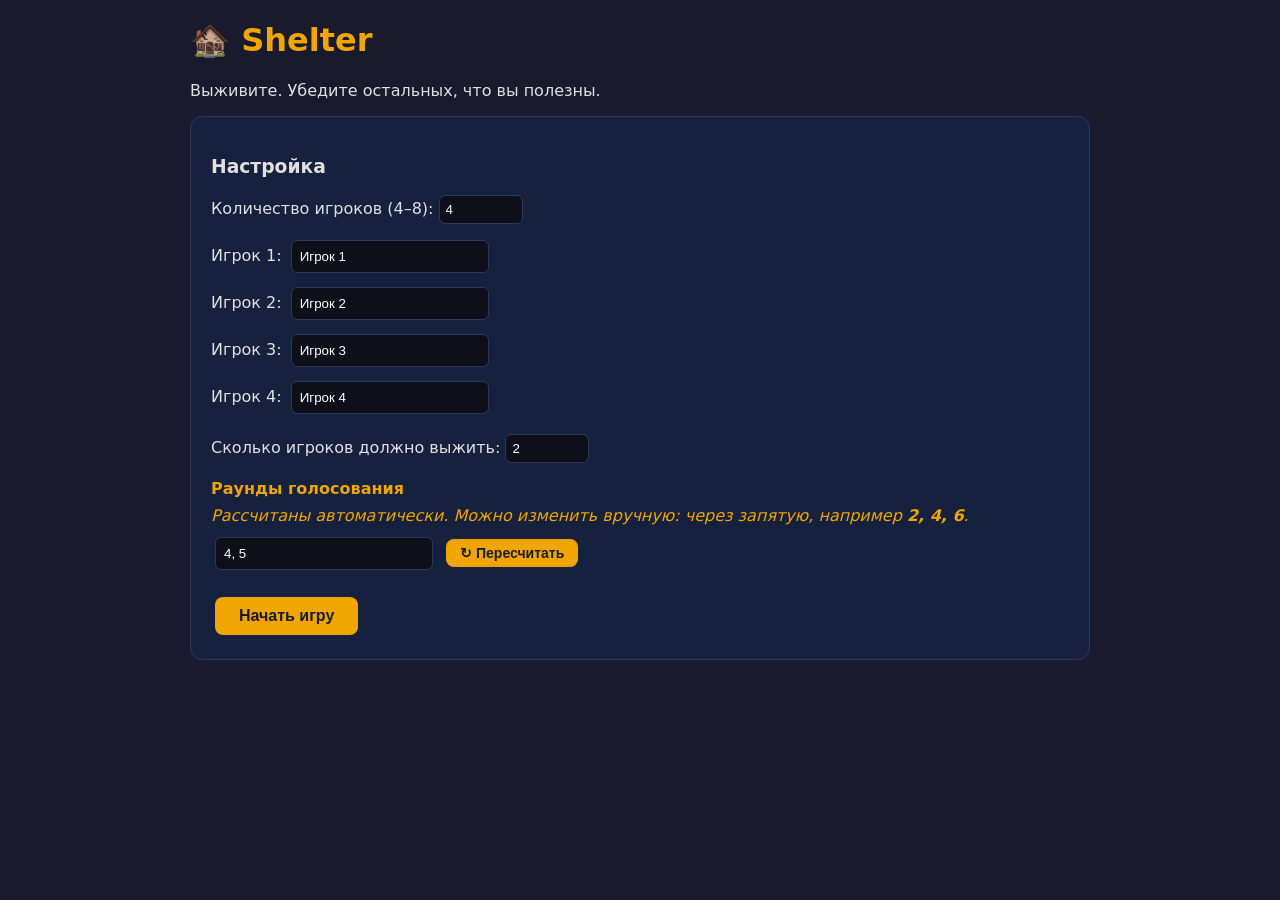
==== index.html @ 12d93b0f "Add files via upload" ====
<!DOCTYPE html>
<html lang="ru">
<head>
  <meta charset="UTF-8">
  <title>Shelter</title>
  <link rel="stylesheet" href="styles.css">
</head>
<body>
<h1>🏚️ Shelter</h1>
<p>Выживите. Убедите остальных, что вы полезны.</p>

<!-- ===== НАСТРОЙКА ===== -->
<div class="card" id="setup">
  <h3>Настройка</h3>
  <label>Количество игроков (4–8):
    <input type="number" id="playerCount" value="4" min="4" max="8">
  </label>
  <div id="nameInputs" style="margin-top: 12px;"></div>

  <div style="margin-top: 16px;">
    <label>Сколько игроков должно выжить:
      <input type="number" id="survivorsCount" value="2" min="1" max="7" style="width:70px;">
    </label>
  </div>

  <div style="margin-top: 16px;">
    <h4 style="margin: 0 0 8px; color:#f0a500;">Раунды голосования</h4>
    <p class="hint" style="margin-top:0;">Рассчитаны автоматически. Можно изменить вручную: через запятую, например <b>2, 4, 6</b>.</p>
    <input type="text" id="voteRoundsInput" value="" style="width: 200px;" placeholder="2, 4, 6">
    <button id="recalcBtn" style="padding: 6px 14px; font-size: 14px;">↻ Пересчитать</button>
  </div>

  <br>
  <button id="startBtn">Начать игру</button>
</div>

<!-- ===== ИГРА ===== -->
<div id="gameArea" style="display:none;">

  <div class="card pass-screen" id="passScreen" style="display:none;">
    <h2 id="passTitle">Передайте устройство</h2>
    <div class="big-name" id="passPlayerName"></div>
    <p class="warning">Убедитесь, что остальные не видят экран!</p>
    <button id="passBtn">Я — этот игрок, продолжить</button>
  </div>

  <div class="card" id="revealPanel" style="display:none;">
    <h3>Ход игрока: <span id="currentPlayerName" class="player-tag"></span></h3>
    <p class="hint">Профессия уже раскрыта всем. Нажмите на одну из оставшихся характеристик, чтобы раскрыть её.</p>
    <div id="currentTraits"></div>
    <p id="revealStatus"></p>
  </div>

  <div class="card" id="voteCardPanel" style="display:none;">
    <h3>Голосование — Раунд <span id="voteRound"></span></h3>
    <p class="hint">Ваш голос анонимен. Выберите, кого изгнать из убежища. Голос нельзя изменить.</p>
    <p>Голосует: <span id="voteVoterName" class="player-tag"></span></p>
    <div id="voteButtons"></div>
    <div class="vote-progress">
      Проголосовало: <b id="voteCount">0</b> из <b id="voteTotal">0</b>
    </div>
    <p class="vote-private-note" id="voteNote"></p>
  </div>

  <div class="card decider-panel" id="deciderPanel" style="display:none;">
    <h3>🗳️ Решающий голос выбывших</h3>
    <p class="hint">Голоса разделились. Все выбывшие игроки совещаются и отдают <b>один общий решающий голос</b>.</p>
    <div id="deciderVoters"></div>
    <p style="margin-top: 12px;">Кандидаты (лидеры голосования):</p>
    <div id="deciderButtons"></div>
    <p class="vote-private-note">Решающий голос нельзя изменить.</p>
  </div>

  <div class="card" id="voteResultPanel" style="display:none;">
    <h3>Результаты голосования — Раунд <span id="voteResultRound"></span></h3>
    <div id="voteResults"></div>
    <button id="voteResultBtn">Продолжить</button>
  </div>

  <div class="end-game-panel" id="endGamePanel" style="display:none;">
    <h2>🏆 Игра окончена</h2>
    <p style="text-align:center; color:#4caf50; font-size:18px; font-weight:bold;">Выжили в убежище!</p>
    <div id="finalPlayersList"></div>
    <div style="text-align:center; margin-top:20px;">
      <button id="restartBtn">Сыграть снова</button>
    </div>
  </div>

</div>

<!-- ===== ПЛАВАЮЩИЕ КНОПКИ ===== -->
<button class="fab" id="fabBtn" title="Показать открытые характеристики" style="display:none;">👁️</button>
<button class="fab" id="fabLog" title="Показать журнал" style="display:none;">📜</button>
<button class="fab" id="fabRestart" title="Перезапустить игру" style="display:none;">🔄</button>

<!-- ===== МОДАЛКА: ХАРАКТЕРИСТИКИ ===== -->
<div class="modal-overlay" id="modalOverlay">
  <div class="modal">
    <button class="close-btn" id="closeRevealedBtn">Закрыть ✕</button>
    <h2>👥 Характеристики игроков</h2>
    <p class="hint">🔴 Красным выделены характеристики, которые игрок не успел раскрыть. У живых игроков нераскрытые характеристики не отображаются.</p>
    <div id="modalContent"></div>
  </div>
</div>

<!-- ===== МОДАЛКА: ЖУРНАЛ ===== -->
<div class="modal-overlay" id="logModalOverlay">
  <div class="modal">
    <button class="close-btn" id="closeLogBtn">Закрыть ✕</button>
    <h2>📜 Журнал</h2>
    <div id="log" class="modal-log-content"></div>
  </div>
</div>

<script src="game.js"></script>
</body>
</html>

<!-- ===== МОДАЛКА: ПОДТВЕРЖДЕНИЕ ПЕРЕЗАПУСКА ===== -->
<div class="modal-overlay" id="restartModalOverlay">
  <div class="modal">
    <button class="close-btn" id="closeRestartBtn">Закрыть ✕</button>
    <h2>🔄 Перезапустить игру?</h2>
    <p>Текущая партия будет потеряна. Все игроки и характеристики сбросятся.</p>
    <div style="margin-top: 20px; text-align: center;">
      <button id="confirmRestartBtn" style="background:#e94560; color:white;">Да, перезапустить</button>
      <button id="cancelRestartBtn">Отмена</button>
    </div>
  </div>
</div>
---- styles.css ----
body {
    font-family: system-ui, sans-serif;
    max-width: 900px;
    margin: 20px auto;
    padding: 0 16px;
    background: #1a1a2e;
    color: #e0e0e0;
}

h1 { color: #f0a500; }

.card {
    background: #16213e;
    border-radius: 12px;
    padding: 20px;
    margin: 16px 0;
    border: 1px solid #2a3a5e;
}

/* --- характеристики --- */
.trait {
    display: inline-block;
    background: #0f3460;
    padding: 10px 16px;
    border-radius: 8px;
    margin: 6px;
    cursor: pointer;
    border: 2px solid transparent;
    transition: 0.2s;
}
.trait:hover { background: #1a4a7a; border-color: #f0a500; }
.trait.revealed { background: #2a4a2a; border-color: #4caf50; cursor: default; }
.trait.revealed:hover { background: #2a4a2a; }
.trait .label { font-size: 12px; color: #aaa; display: block; }
.trait .value { font-size: 16px; font-weight: bold; color: #fff; }

/* --- формы --- */
input[type="text"] {
    padding: 8px;
    border-radius: 6px;
    border: 1px solid #2a3a5e;
    background: #0f0f1a;
    color: #fff;
    margin: 4px;
    width: 180px;
}
input[type="number"] {
    padding: 6px;
    border-radius: 6px;
    border: 1px solid #2a3a5e;
    background: #0f0f1a;
    color: #fff;
    width: 70px;
}

/* --- кнопки --- */
button {
    background: #f0a500;
    color: #1a1a2e;
    border: none;
    padding: 10px 24px;
    border-radius: 8px;
    font-size: 16px;
    cursor: pointer;
    margin: 4px;
    font-weight: bold;
}
button:hover { background: #ffc94a; }
button:disabled { background: #555; color: #999; cursor: not-allowed; }

.vote-btn { background: #e94560; color: white; }
.vote-btn:hover { background: #ff6b81; }
.vote-btn:disabled { background: #555; color: #999; }

.decider-btn { background: #9b59b6; color: white; }
.decider-btn:hover { background: #af7ac5; }

/* --- прочее --- */
#log {
    background: #0f0f1a;
    padding: 12px;
    border-radius: 8px;
    min-height: 100px;
    max-height: 300px;
    overflow-y: auto;
    font-family: monospace;
    font-size: 14px;
}

.player-tag { font-weight: bold; color: #f0a500; }
.name-field { display: flex; align-items: center; gap: 8px; margin: 6px 0; }
.hint { color: #f0a500; font-style: italic; margin: 8px 0; }

.revealed-item {
    background: #0f0f1a;
    padding: 8px 12px;
    border-radius: 6px;
    margin: 6px 0;
    font-size: 14px;
}
.revealed-item .hidden-trait { color: #e94560; }

/* --- промежуточный экран (только при раскрытии) --- */
.pass-screen { text-align: center; padding: 60px 20px; }
.pass-screen h2 { color: #f0a500; font-size: 28px; }
.pass-screen .big-name { color: #fff; font-size: 36px; font-weight: bold; margin: 20px 0; }
.pass-screen .warning { color: #ff6b81; font-size: 14px; margin: 16px 0; }

/* --- плавающие кнопки --- */
.fab {
    position: fixed;
    bottom: 24px;
    z-index: 100;
    background: #0f3460;
    color: #fff;
    border: 2px solid #f0a500;
    border-radius: 50%;
    width: 56px;
    height: 56px;
    font-size: 24px;
    cursor: pointer;
    box-shadow: 0 4px 12px rgba(0,0,0,0.5);
    display: flex;
    align-items: center;
    justify-content: center;
    padding: 0;
    margin: 0;
}
.fab:hover { background: #1a4a7a; }
#fabBtn { right: 24px; }
#fabLog { right: 92px; background: #2a1a3e; }
#fabLog:hover { background: #3a2a4e; }
#fabRestart { right: 160px; background: #3a1a1a; border-color: #e94560; }
#fabRestart:hover { background: #5a2a2a; }

/* --- модалки --- */
.modal-overlay {
    position: fixed;
    inset: 0;
    background: rgba(0,0,0,0.8);
    display: none;
    align-items: center;
    justify-content: center;
    z-index: 200;
    padding: 20px;
}
.modal-overlay.open { display: flex; }
.modal {
    background: #16213e;
    border: 2px solid #f0a500;
    border-radius: 12px;
    padding: 24px;
    max-width: 700px;
    width: 100%;
    max-height: 80vh;
    overflow-y: auto;
}
.modal h2 { margin-top: 0; color: #f0a500; }
.modal .close-btn {
    float: right;
    background: #e94560;
    color: white;
    border: none;
    border-radius: 6px;
    padding: 6px 14px;
    cursor: pointer;
    font-size: 14px;
}
.modal .close-btn:hover { background: #ff6b81; }
.modal-log-content {
    font-family: monospace;
    font-size: 14px;
    background: #0f0f1a;
    padding: 12px;
    border-radius: 8px;
    max-height: 55vh;
    overflow-y: auto;
}

/* --- голосование --- */
.vote-progress {
    background: #0f0f1a;
    padding: 12px;
    border-radius: 8px;
    margin: 12px 0;
    text-align: center;
    font-size: 16px;
}
.vote-progress b { color: #f0a500; }
.vote-private-note { color: #ff6b81; font-size: 13px; margin-top: 12px; }

.decider-panel {
    background: #2a1a3e;
    border: 2px solid #9b59b6;
    border-radius: 12px;
    padding: 20px;
    margin: 12px 0;
}
.decider-panel h3 { color: #af7ac5; margin-top: 0; }

/* --- конец игры --- */
.end-game-panel {
    background: #1e3a1e;
    border: 2px solid #4caf50;
    border-radius: 12px;
    padding: 30px;
    margin: 16px 0;
}
.end-game-panel h2 { color: #4caf50; font-size: 28px; margin: 0 0 16px; text-align: center; }
.end-game-panel .final-player {
    background: #0f0f1a;
    padding: 10px 14px;
    border-radius: 8px;
    margin: 8px 0;
    font-size: 14px;
}
.end-game-panel .final-player.survivor { border-left: 4px solid #4caf50; }
.end-game-panel .final-player.eliminated { border-left: 4px solid #e94560; opacity: 0.8; }
.end-game-panel .final-player .hidden-trait { color: #e94560; }
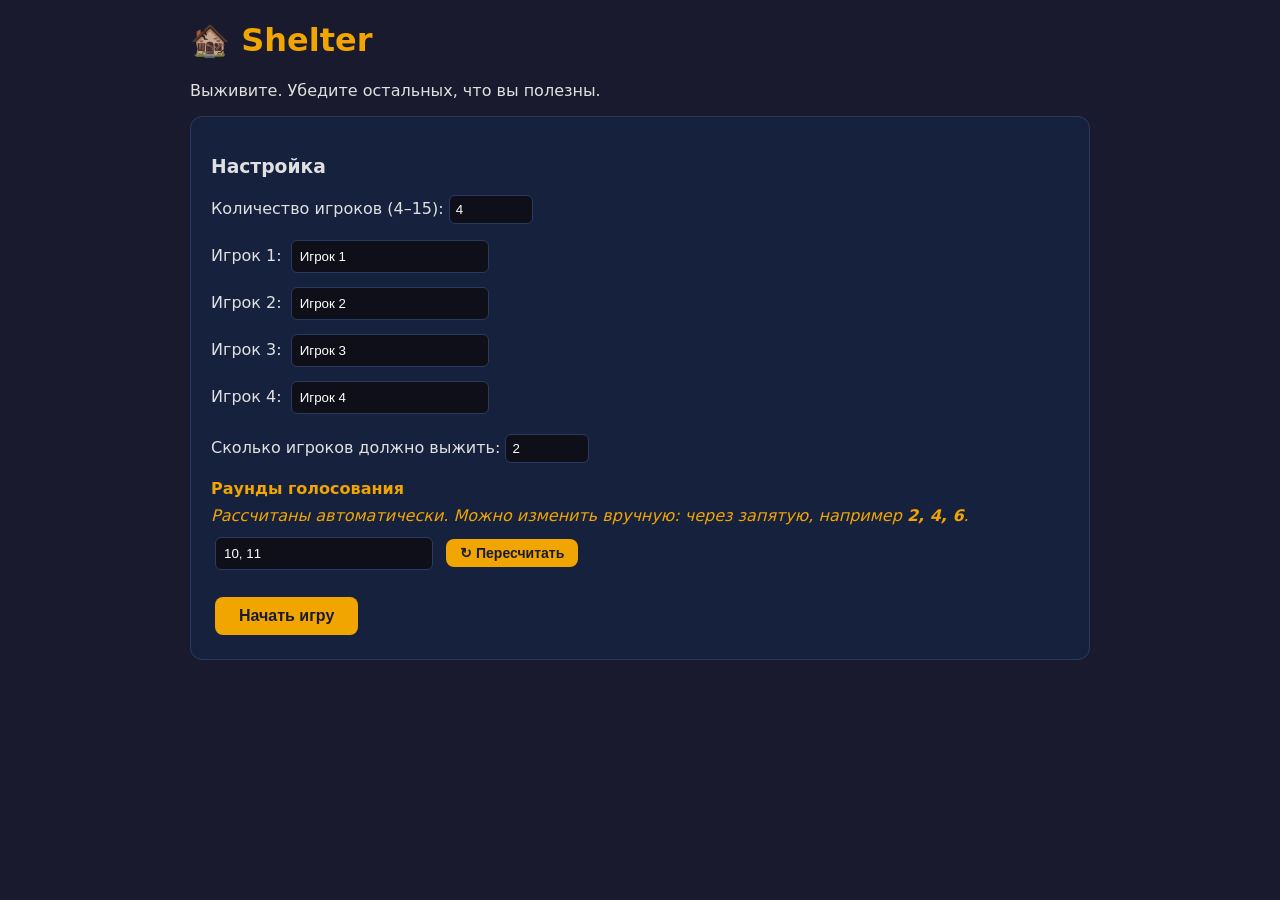
==== commit f350dd46: "Add files via upload" ====
--- a/index.html
+++ b/index.html
@@ -12,8 +12,8 @@
 <!-- ===== НАСТРОЙКА ===== -->
 <div class="card" id="setup">
   <h3>Настройка</h3>
-  <label>Количество игроков (4–8):
-    <input type="number" id="playerCount" value="4" min="4" max="8">
+  <label>Количество игроков (4–15):
+    <input type="number" id="playerCount" value="4" min="4" max="15">
   </label>
   <div id="nameInputs" style="margin-top: 12px;"></div>
 
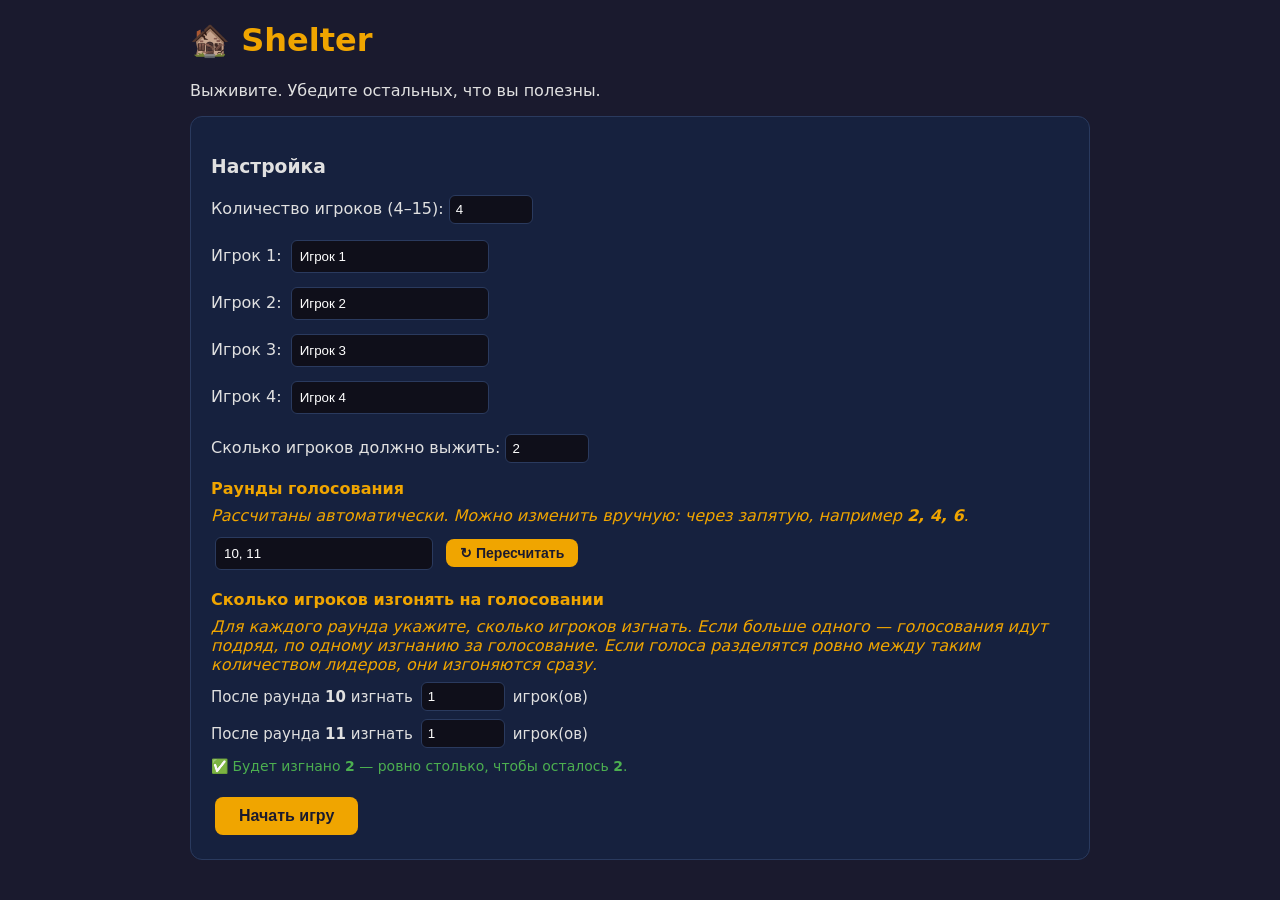
==== commit eedd12de: "Add files via upload" ====
--- a/index.html
+++ b/index.html
@@ -30,6 +30,13 @@
     <button id="recalcBtn" style="padding: 6px 14px; font-size: 14px;">↻ Пересчитать</button>
   </div>
 
+  <div style="margin-top: 16px;">
+    <h4 style="margin: 0 0 8px; color:#f0a500;">Сколько игроков изгонять на голосовании</h4>
+    <p class="hint" style="margin-top:0;">Для каждого раунда укажите, сколько игроков изгнать. Если больше одного — голосования идут подряд, по одному изгнанию за голосование. Если голоса разделятся ровно между таким количеством лидеров, они изгоняются сразу.</p>
+    <div id="voteQuotaRows"></div>
+    <p class="plan-hint" id="votePlanHint"></p>
+  </div>
+
   <br>
   <button id="startBtn">Начать игру</button>
 </div>
@@ -52,8 +59,10 @@
   </div>
 
   <div class="card" id="voteCardPanel" style="display:none;">
-    <h3>Голосование — Раунд <span id="voteRound"></span></h3>
+    <h3>Голосование — Раунд <span id="voteRound"></span> <span id="voteStepInfo" class="vote-step"></span></h3>
     <p class="hint">Ваш голос анонимен. Выберите, кого изгнать из убежища. Голос нельзя изменить.</p>
+    <p class="vote-quota" id="voteQuotaHint"></p>
+    <p class="vote-last-result" id="voteLastResult"></p>
     <p>Голосует: <span id="voteVoterName" class="player-tag"></span></p>
     <div id="voteButtons"></div>
     <div class="vote-progress">
@@ -72,8 +81,9 @@
   </div>
 
   <div class="card" id="voteResultPanel" style="display:none;">
-    <h3>Результаты голосования — Раунд <span id="voteResultRound"></span></h3>
+    <h3>Результаты голосования — Раунд <span id="voteResultRound"></span> <span id="voteResultStepInfo" class="vote-step"></span></h3>
     <div id="voteResults"></div>
+    <p class="vote-quota" id="voteResultQuotaHint"></p>
     <button id="voteResultBtn">Продолжить</button>
   </div>
 
--- a/styles.css
+++ b/styles.css
@@ -216,4 +216,40 @@
 }
 .end-game-panel .final-player.survivor { border-left: 4px solid #4caf50; }
 .end-game-panel .final-player.eliminated { border-left: 4px solid #e94560; opacity: 0.8; }
-.end-game-panel .final-player .hidden-trait { color: #e94560; }+.end-game-panel .final-player .hidden-trait { color: #e94560; }
+
+/* --- план изгнаний на голосованиях --- */
+.vote-step {
+    color: #af7ac5;
+    font-size: 16px;
+    font-weight: normal;
+}
+.vote-quota {
+    color: #f0a500;
+    font-size: 14px;
+    background: #0f0f1a;
+    padding: 8px 12px;
+    border-radius: 6px;
+    margin: 8px 0;
+}
+.vote-last-result {
+    color: #4caf50;
+    font-size: 14px;
+    margin: 8px 0;
+}
+.vote-last-result:empty { display: none; }
+
+.quota-row {
+    display: flex;
+    align-items: center;
+    gap: 8px;
+    margin: 8px 0;
+    flex-wrap: wrap;
+}
+.quota-row span { font-size: 15px; }
+.plan-hint {
+    font-size: 14px;
+    margin: 10px 0 0;
+}
+.plan-hint.ok { color: #4caf50; }
+.plan-hint.warn { color: #ff6b81; }
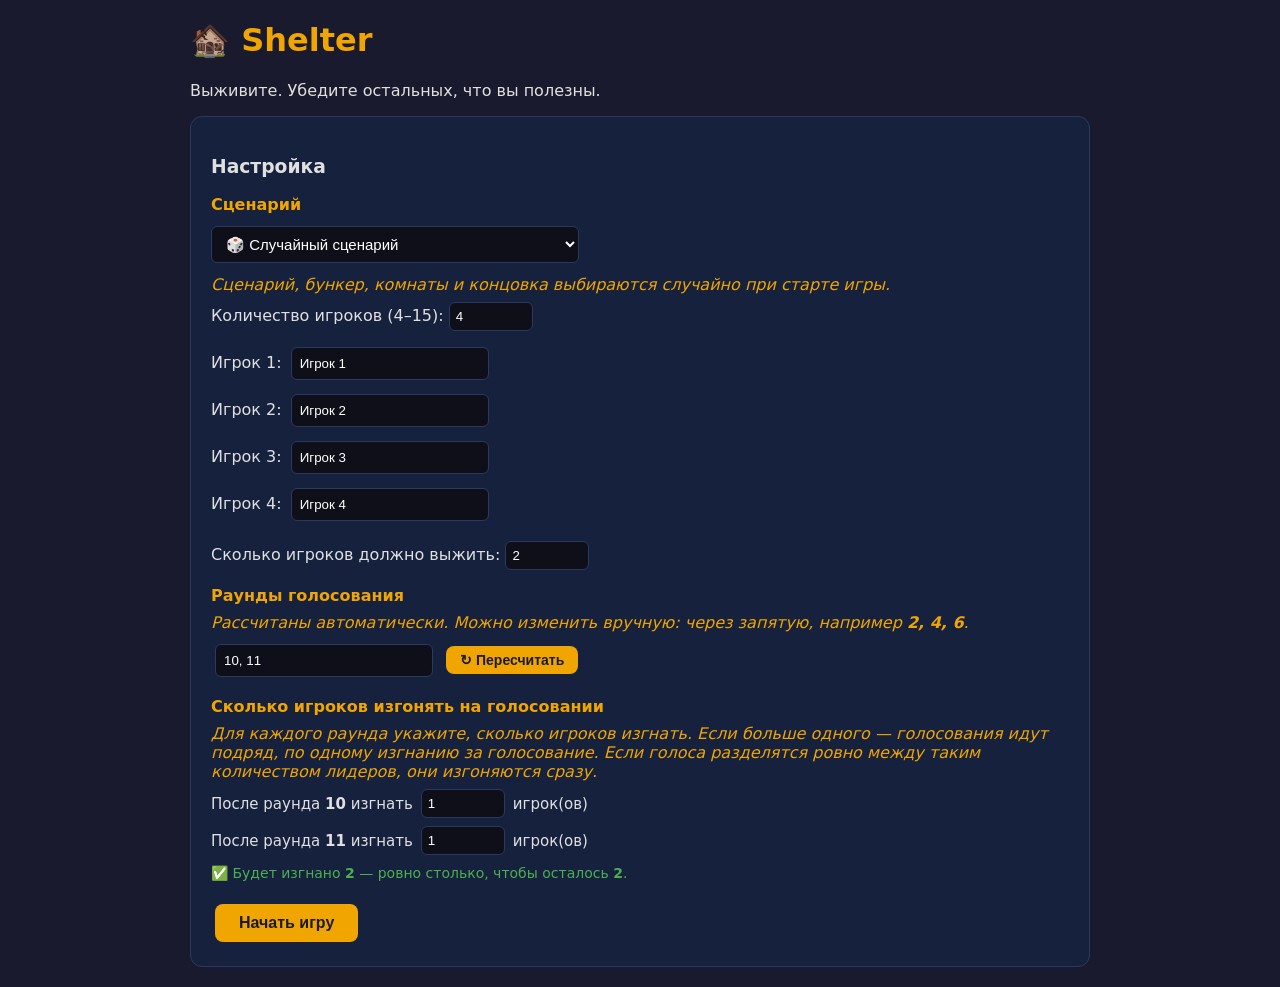
==== commit 7631e721: "Add files via upload" ====
--- a/index.html
+++ b/index.html
@@ -1,140 +1,176 @@
-<!DOCTYPE html>
-<html lang="ru">
-<head>
-  <meta charset="UTF-8">
-  <title>Shelter</title>
-  <link rel="stylesheet" href="styles.css">
-</head>
-<body>
-<h1>🏚️ Shelter</h1>
-<p>Выживите. Убедите остальных, что вы полезны.</p>
-
-<!-- ===== НАСТРОЙКА ===== -->
-<div class="card" id="setup">
-  <h3>Настройка</h3>
-  <label>Количество игроков (4–15):
-    <input type="number" id="playerCount" value="4" min="4" max="15">
-  </label>
-  <div id="nameInputs" style="margin-top: 12px;"></div>
-
-  <div style="margin-top: 16px;">
-    <label>Сколько игроков должно выжить:
-      <input type="number" id="survivorsCount" value="2" min="1" max="7" style="width:70px;">
-    </label>
-  </div>
-
-  <div style="margin-top: 16px;">
-    <h4 style="margin: 0 0 8px; color:#f0a500;">Раунды голосования</h4>
-    <p class="hint" style="margin-top:0;">Рассчитаны автоматически. Можно изменить вручную: через запятую, например <b>2, 4, 6</b>.</p>
-    <input type="text" id="voteRoundsInput" value="" style="width: 200px;" placeholder="2, 4, 6">
-    <button id="recalcBtn" style="padding: 6px 14px; font-size: 14px;">↻ Пересчитать</button>
-  </div>
-
-  <div style="margin-top: 16px;">
-    <h4 style="margin: 0 0 8px; color:#f0a500;">Сколько игроков изгонять на голосовании</h4>
-    <p class="hint" style="margin-top:0;">Для каждого раунда укажите, сколько игроков изгнать. Если больше одного — голосования идут подряд, по одному изгнанию за голосование. Если голоса разделятся ровно между таким количеством лидеров, они изгоняются сразу.</p>
-    <div id="voteQuotaRows"></div>
-    <p class="plan-hint" id="votePlanHint"></p>
-  </div>
-
-  <br>
-  <button id="startBtn">Начать игру</button>
-</div>
-
-<!-- ===== ИГРА ===== -->
-<div id="gameArea" style="display:none;">
-
-  <div class="card pass-screen" id="passScreen" style="display:none;">
-    <h2 id="passTitle">Передайте устройство</h2>
-    <div class="big-name" id="passPlayerName"></div>
-    <p class="warning">Убедитесь, что остальные не видят экран!</p>
-    <button id="passBtn">Я — этот игрок, продолжить</button>
-  </div>
-
-  <div class="card" id="revealPanel" style="display:none;">
-    <h3>Ход игрока: <span id="currentPlayerName" class="player-tag"></span></h3>
-    <p class="hint">Профессия уже раскрыта всем. Нажмите на одну из оставшихся характеристик, чтобы раскрыть её.</p>
-    <div id="currentTraits"></div>
-    <p id="revealStatus"></p>
-  </div>
-
-  <div class="card" id="voteCardPanel" style="display:none;">
-    <h3>Голосование — Раунд <span id="voteRound"></span> <span id="voteStepInfo" class="vote-step"></span></h3>
-    <p class="hint">Ваш голос анонимен. Выберите, кого изгнать из убежища. Голос нельзя изменить.</p>
-    <p class="vote-quota" id="voteQuotaHint"></p>
-    <p class="vote-last-result" id="voteLastResult"></p>
-    <p>Голосует: <span id="voteVoterName" class="player-tag"></span></p>
-    <div id="voteButtons"></div>
-    <div class="vote-progress">
-      Проголосовало: <b id="voteCount">0</b> из <b id="voteTotal">0</b>
-    </div>
-    <p class="vote-private-note" id="voteNote"></p>
-  </div>
-
-  <div class="card decider-panel" id="deciderPanel" style="display:none;">
-    <h3>🗳️ Решающий голос выбывших</h3>
-    <p class="hint">Голоса разделились. Все выбывшие игроки совещаются и отдают <b>один общий решающий голос</b>.</p>
-    <div id="deciderVoters"></div>
-    <p style="margin-top: 12px;">Кандидаты (лидеры голосования):</p>
-    <div id="deciderButtons"></div>
-    <p class="vote-private-note">Решающий голос нельзя изменить.</p>
-  </div>
-
-  <div class="card" id="voteResultPanel" style="display:none;">
-    <h3>Результаты голосования — Раунд <span id="voteResultRound"></span> <span id="voteResultStepInfo" class="vote-step"></span></h3>
-    <div id="voteResults"></div>
-    <p class="vote-quota" id="voteResultQuotaHint"></p>
-    <button id="voteResultBtn">Продолжить</button>
-  </div>
-
-  <div class="end-game-panel" id="endGamePanel" style="display:none;">
-    <h2>🏆 Игра окончена</h2>
-    <p style="text-align:center; color:#4caf50; font-size:18px; font-weight:bold;">Выжили в убежище!</p>
-    <div id="finalPlayersList"></div>
-    <div style="text-align:center; margin-top:20px;">
-      <button id="restartBtn">Сыграть снова</button>
-    </div>
-  </div>
-
-</div>
-
-<!-- ===== ПЛАВАЮЩИЕ КНОПКИ ===== -->
-<button class="fab" id="fabBtn" title="Показать открытые характеристики" style="display:none;">👁️</button>
-<button class="fab" id="fabLog" title="Показать журнал" style="display:none;">📜</button>
-<button class="fab" id="fabRestart" title="Перезапустить игру" style="display:none;">🔄</button>
-
-<!-- ===== МОДАЛКА: ХАРАКТЕРИСТИКИ ===== -->
-<div class="modal-overlay" id="modalOverlay">
-  <div class="modal">
-    <button class="close-btn" id="closeRevealedBtn">Закрыть ✕</button>
-    <h2>👥 Характеристики игроков</h2>
-    <p class="hint">🔴 Красным выделены характеристики, которые игрок не успел раскрыть. У живых игроков нераскрытые характеристики не отображаются.</p>
-    <div id="modalContent"></div>
-  </div>
-</div>
-
-<!-- ===== МОДАЛКА: ЖУРНАЛ ===== -->
-<div class="modal-overlay" id="logModalOverlay">
-  <div class="modal">
-    <button class="close-btn" id="closeLogBtn">Закрыть ✕</button>
-    <h2>📜 Журнал</h2>
-    <div id="log" class="modal-log-content"></div>
-  </div>
-</div>
-
-<script src="game.js"></script>
-</body>
-</html>
-
-<!-- ===== МОДАЛКА: ПОДТВЕРЖДЕНИЕ ПЕРЕЗАПУСКА ===== -->
-<div class="modal-overlay" id="restartModalOverlay">
-  <div class="modal">
-    <button class="close-btn" id="closeRestartBtn">Закрыть ✕</button>
-    <h2>🔄 Перезапустить игру?</h2>
-    <p>Текущая партия будет потеряна. Все игроки и характеристики сбросятся.</p>
-    <div style="margin-top: 20px; text-align: center;">
-      <button id="confirmRestartBtn" style="background:#e94560; color:white;">Да, перезапустить</button>
-      <button id="cancelRestartBtn">Отмена</button>
-    </div>
-  </div>
-</div>+<!DOCTYPE html>
+<html lang="ru">
+<head>
+  <meta charset="UTF-8">
+  <title>Shelter</title>
+  <link rel="stylesheet" href="styles.css">
+</head>
+<body>
+<h1>🏚️ Shelter</h1>
+<p>Выживите. Убедите остальных, что вы полезны.</p>
+
+<!-- ===== НАСТРОЙКА ===== -->
+<div class="card" id="setup">
+  <h3>Настройка</h3>
+
+  <div style="margin-top: 8px;">
+    <h4 style="margin: 0 0 8px; color:#f0a500;">Сценарий</h4>
+    <select id="scenarioSelect"></select>
+    <p class="hint" id="scenarioHint"></p>
+  </div>
+
+  <label>Количество игроков (4–15):
+    <input type="number" id="playerCount" value="4" min="4" max="15">
+  </label>
+  <div id="nameInputs" style="margin-top: 12px;"></div>
+
+  <div style="margin-top: 16px;">
+    <label>Сколько игроков должно выжить:
+      <input type="number" id="survivorsCount" value="2" min="1" max="7" style="width:70px;">
+    </label>
+  </div>
+
+  <div style="margin-top: 16px;">
+    <h4 style="margin: 0 0 8px; color:#f0a500;">Раунды голосования</h4>
+    <p class="hint" style="margin-top:0;">Рассчитаны автоматически. Можно изменить вручную: через запятую, например <b>2, 4, 6</b>.</p>
+    <input type="text" id="voteRoundsInput" value="" style="width: 200px;" placeholder="2, 4, 6">
+    <button id="recalcBtn" style="padding: 6px 14px; font-size: 14px;">↻ Пересчитать</button>
+  </div>
+
+  <div style="margin-top: 16px;">
+    <h4 style="margin: 0 0 8px; color:#f0a500;">Сколько игроков изгонять на голосовании</h4>
+    <p class="hint" style="margin-top:0;">Для каждого раунда укажите, сколько игроков изгнать. Если больше одного — голосования идут подряд, по одному изгнанию за голосование. Если голоса разделятся ровно между таким количеством лидеров, они изгоняются сразу.</p>
+    <div id="voteQuotaRows"></div>
+    <p class="plan-hint" id="votePlanHint"></p>
+  </div>
+
+  <br>
+  <button id="startBtn">Начать игру</button>
+</div>
+
+<!-- ===== ИГРА ===== -->
+<div id="gameArea" style="display:none;">
+
+  <div class="card" id="storyPanel" style="display:none; border-color: #f0a500;">
+    <h3 id="storyTitle" style="margin-top:0; color:#f0a500;"></h3>
+    <p id="storyDesc" style="font-style:italic; color:#ccc;"></p>
+    <div id="storyRooms" class="story-rooms"></div>
+  </div>
+
+  <div class="card pass-screen" id="passScreen" style="display:none;">
+    <h2 id="passTitle">Передайте устройство</h2>
+    <div class="big-name" id="passPlayerName"></div>
+    <p class="warning">Убедитесь, что остальные не видят экран!</p>
+    <button id="passBtn">Я — этот игрок, продолжить</button>
+  </div>
+
+  <div class="card" id="revealPanel" style="display:none;">
+    <h3>Ход игрока: <span id="currentPlayerName" class="player-tag"></span></h3>
+    <p class="hint">Профессия уже раскрыта всем. Нажмите на одну из оставшихся характеристик, чтобы раскрыть её. Секретные карты видны только вам.</p>
+    <div id="currentTraits"></div>
+    <p id="revealStatus"></p>
+  </div>
+
+  <div class="card" id="voteCardPanel" style="display:none;">
+    <h3>Голосование — Раунд <span id="voteRound"></span> <span id="voteStepInfo" class="vote-step"></span></h3>
+    <p class="hint">Ваш голос анонимен. Выберите, кого изгнать из убежища. Голос нельзя изменить.</p>
+    <p class="vote-quota" id="voteQuotaHint"></p>
+    <p class="vote-last-result" id="voteLastResult"></p>
+    <p>Голосует: <span id="voteVoterName" class="player-tag"></span></p>
+    <div id="voteButtons"></div>
+    <div class="vote-progress">
+      Проголосовало: <b id="voteCount">0</b> из <b id="voteTotal">0</b>
+    </div>
+    <p class="vote-private-note" id="voteNote"></p>
+  </div>
+
+  <div class="card decider-panel" id="deciderPanel" style="display:none;">
+    <h3>🗳️ Решающий голос выбывших</h3>
+    <p class="hint">Голоса разделились. Все выбывшие игроки совещаются и отдают <b>один общий решающий голос</b>.</p>
+    <div id="deciderVoters"></div>
+    <p style="margin-top: 12px;">Кандидаты (лидеры голосования):</p>
+    <div id="deciderButtons"></div>
+    <p class="vote-private-note">Решающий голос нельзя изменить.</p>
+  </div>
+
+  <div class="card" id="voteResultPanel" style="display:none;">
+    <h3>Результаты голосования — Раунд <span id="voteResultRound"></span> <span id="voteResultStepInfo" class="vote-step"></span></h3>
+    <div id="voteResults"></div>
+    <p class="vote-quota" id="voteResultQuotaHint"></p>
+    <button id="voteResultBtn">Продолжить</button>
+  </div>
+
+  <div class="end-game-panel" id="endGamePanel" style="display:none;">
+    <h2>🏆 Игра окончена</h2>
+    <div id="endingBlock"></div>
+    <div id="finalPlayersList"></div>
+    <div style="text-align:center; margin-top:20px;">
+      <button id="restartBtn">Сыграть снова</button>
+    </div>
+  </div>
+
+</div>
+
+<!-- ===== ПЛАВАЮЩИЕ КНОПКИ ===== -->
+<button class="fab" id="fabBtn" title="Показать открытые характеристики" style="display:none;">👁️</button>
+<button class="fab" id="fabLog" title="Показать журнал" style="display:none;">📜</button>
+<button class="fab" id="fabRestart" title="Перезапустить игру" style="display:none;">🔄</button>
+
+<!-- ===== МОДАЛКА: ХАРАКТЕРИСТИКИ ===== -->
+<div class="modal-overlay" id="modalOverlay">
+  <div class="modal">
+    <button class="close-btn" id="closeRevealedBtn">Закрыть ✕</button>
+    <h2>👥 Характеристики игроков</h2>
+    <p class="hint">🔴 Красным выделены характеристики, которые игрок не успел раскрыть. У живых игроков нераскрытые характеристики не отображаются.</p>
+    <div id="modalContent"></div>
+  </div>
+</div>
+
+<!-- ===== МОДАЛКА: ЖУРНАЛ ===== -->
+<div class="modal-overlay" id="logModalOverlay">
+  <div class="modal">
+    <button class="close-btn" id="closeLogBtn">Закрыть ✕</button>
+    <h2>📜 Журнал</h2>
+    <div id="log" class="modal-log-content"></div>
+  </div>
+</div>
+
+<!-- ===== МОДАЛКА: КАРТА ДЕЙСТВИЯ ===== -->
+<div class="modal-overlay" id="actionModalOverlay">
+  <div class="modal action-modal">
+    <button class="close-btn" id="closeActionBtn">Отмена ✕</button>
+    <h2 id="actionModalTitle">Карта действия</h2>
+    <p class="hint" id="actionModalDesc"></p>
+    <div id="actionModalBody"></div>
+    <div class="action-modal-footer">
+      <button id="applyActionBtn">Применить</button>
+      <button id="cancelActionBtn">Отмена</button>
+    </div>
+  </div>
+</div>
+
+<!-- ===== МОДАЛКА: ПОДТВЕРЖДЕНИЕ ПЕРЕЗАПУСКА ===== -->
+<div class="modal-overlay" id="restartModalOverlay">
+  <div class="modal">
+    <button class="close-btn" id="closeRestartBtn">Закрыть ✕</button>
+    <h2>🔄 Перезапустить игру?</h2>
+    <p>Текущая партия будет потеряна. Все игроки и характеристики сбросятся.</p>
+    <div style="margin-top: 20px; text-align: center;">
+      <button id="confirmRestartBtn" style="background:#e94560; color:white;">Да, перезапустить</button>
+      <button id="cancelRestartBtn">Отмена</button>
+    </div>
+  </div>
+</div>
+
+<!-- 1. Данные и конфигурация -->
+<script src="config.js"></script>
+<!-- 2. Глобальные переменные (состояние) -->
+<script src="state.js"></script>
+<!-- 3. Вспомогательные функции -->
+<script src="utils.js"></script>
+<!-- 4. Логика настройки и старта -->
+<script src="setup.js"></script>
+<!-- 5. Игровой процесс и инициализация -->
+<script src="gameplay.js"></script>
+</body>
+</html>
--- a/styles.css
+++ b/styles.css
@@ -206,6 +206,16 @@
     padding: 30px;
     margin: 16px 0;
 }
+.end-game-panel.neutral {
+    background: #2a2414;
+    border-color: #f0a500;
+}
+.end-game-panel.neutral h2 { color: #f0a500; }
+.end-game-panel.bad {
+    background: #2a1414;
+    border-color: #e94560;
+}
+.end-game-panel.bad h2 { color: #ff6b81; }
 .end-game-panel h2 { color: #4caf50; font-size: 28px; margin: 0 0 16px; text-align: center; }
 .end-game-panel .final-player {
     background: #0f0f1a;
@@ -252,4 +262,175 @@
     margin: 10px 0 0;
 }
 .plan-hint.ok { color: #4caf50; }
-.plan-hint.warn { color: #ff6b81; }+.plan-hint.warn { color: #ff6b81; }
+
+/* --- выбор сценария --- */
+select {
+    background: #0f0f1a;
+    color: #fff;
+    border: 1px solid #2a3a5e;
+    border-radius: 6px;
+    padding: 8px 10px;
+    font-size: 15px;
+    max-width: 100%;
+    margin: 4px 0;
+}
+select:focus { outline: 1px solid #f0a500; }
+
+/* --- сценарий и бункер --- */
+.story-meta {
+    color: #8fa3c8;
+    font-size: 14px;
+}
+.story-rooms { margin-top: 10px; }
+.resources-bar {
+    display: flex;
+    flex-wrap: wrap;
+    gap: 8px;
+    margin: 10px 0;
+}
+.resource-chip {
+    background: #0f0f1a;
+    border: 1px solid #2a3a5e;
+    border-radius: 20px;
+    padding: 4px 10px;
+    font-size: 13px;
+}
+.resource-chip b { color: #f0a500; }
+.resource-chip.low { border-color: #e94560; }
+.resource-chip.low b { color: #ff6b81; }
+
+.rooms-grid {
+    display: grid;
+    grid-template-columns: repeat(auto-fit, minmax(240px, 1fr));
+    gap: 10px;
+    margin-top: 8px;
+}
+.room-card {
+    background: #0f0f1a;
+    border: 1px solid #2a3a5e;
+    border-left: 4px solid #2a3a5e;
+    border-radius: 8px;
+    padding: 10px 12px;
+    font-size: 13px;
+}
+.room-card.open { border-left-color: #4caf50; }
+.room-card.locked { border-left-color: #f0a500; }
+.room-card.broken { border-left-color: #e94560; }
+.room-head {
+    display: flex;
+    justify-content: space-between;
+    gap: 8px;
+    align-items: baseline;
+    margin-bottom: 6px;
+    color: #fff;
+}
+.room-status {
+    font-size: 11px;
+    text-transform: uppercase;
+    letter-spacing: 0.4px;
+    color: #8fa3c8;
+    white-space: nowrap;
+}
+.room-card.open .room-status { color: #4caf50; }
+.room-card.locked .room-status { color: #f0a500; }
+.room-card.broken .room-status { color: #e94560; }
+.room-desc { color: #b8b8c8; margin-bottom: 6px; }
+.room-loot { color: #cfcfda; line-height: 1.5; }
+.room-loot.unknown { color: #777; font-style: italic; }
+.room-lock {
+    color: #f0a500;
+    font-size: 12px;
+    margin-bottom: 6px;
+}
+.room-hint { color: #8fa3c8; font-size: 13px; margin: 10px 0 0; }
+
+/* --- секретные карты игрока --- */
+.secret-card {
+    border: 1px dashed #9b59b6;
+    background: #1e1430;
+    border-radius: 8px;
+    padding: 10px 12px;
+    margin: 10px 0;
+}
+.secret-card.action-card {
+    border-color: #f0a500;
+    background: #2a1a3e;
+}
+.secret-card.condition-card.triggered { border-color: #4caf50; }
+.secret-card-title {
+    font-size: 11px;
+    letter-spacing: 0.6px;
+    text-transform: uppercase;
+    color: #af7ac5;
+    margin-bottom: 4px;
+}
+.secret-card-name {
+    font-size: 16px;
+    font-weight: bold;
+    color: #fff;
+    margin-bottom: 4px;
+}
+.secret-card-desc { font-size: 13px; color: #c8c8d8; line-height: 1.45; }
+.secret-card-state {
+    font-size: 12px;
+    color: #8fa3c8;
+    margin-top: 6px;
+}
+.secret-card-state.used { color: #e94560; }
+.secret-card.condition-card.triggered .secret-card-state { color: #4caf50; }
+.card-btn {
+    margin-top: 8px;
+    padding: 6px 14px;
+    font-size: 13px;
+}
+.bonus-luggage {
+    background: #102a10;
+    border: 1px solid #4caf50;
+    border-radius: 8px;
+    padding: 8px 12px;
+    margin: 10px 0;
+    font-size: 13px;
+    color: #b8e6b8;
+}
+
+/* --- модалка карты действия --- */
+.action-modal { max-width: 620px; }
+.action-label {
+    display: block;
+    margin: 12px 0 6px;
+    color: #f0a500;
+    font-size: 14px;
+}
+.action-modal select {
+    display: block;
+    width: 100%;
+    margin-top: 6px;
+    box-sizing: border-box;
+}
+.action-modal-footer {
+    text-align: center;
+    margin-top: 16px;
+}
+
+/* --- концовка --- */
+.ending-block {
+    border-radius: 8px;
+    padding: 16px;
+    margin-bottom: 16px;
+    line-height: 1.5;
+}
+.ending-block.good { background: #163816; border: 1px solid #4caf50; }
+.ending-block.neutral { background: #3a2f1a; border: 1px solid #f0a500; }
+.ending-block.bad { background: #3a1616; border: 1px solid #e94560; }
+.ending-block h3 { margin: 0 0 10px; }
+.ending-block.good h3 { color: #4caf50; }
+.ending-block.neutral h3 { color: #f0a500; }
+.ending-block.bad h3 { color: #ff6b81; }
+.ending-block p { margin: 8px 0; }
+.final-extra {
+    display: block;
+    margin-top: 8px;
+    color: #af7ac5;
+    font-size: 13px;
+}
